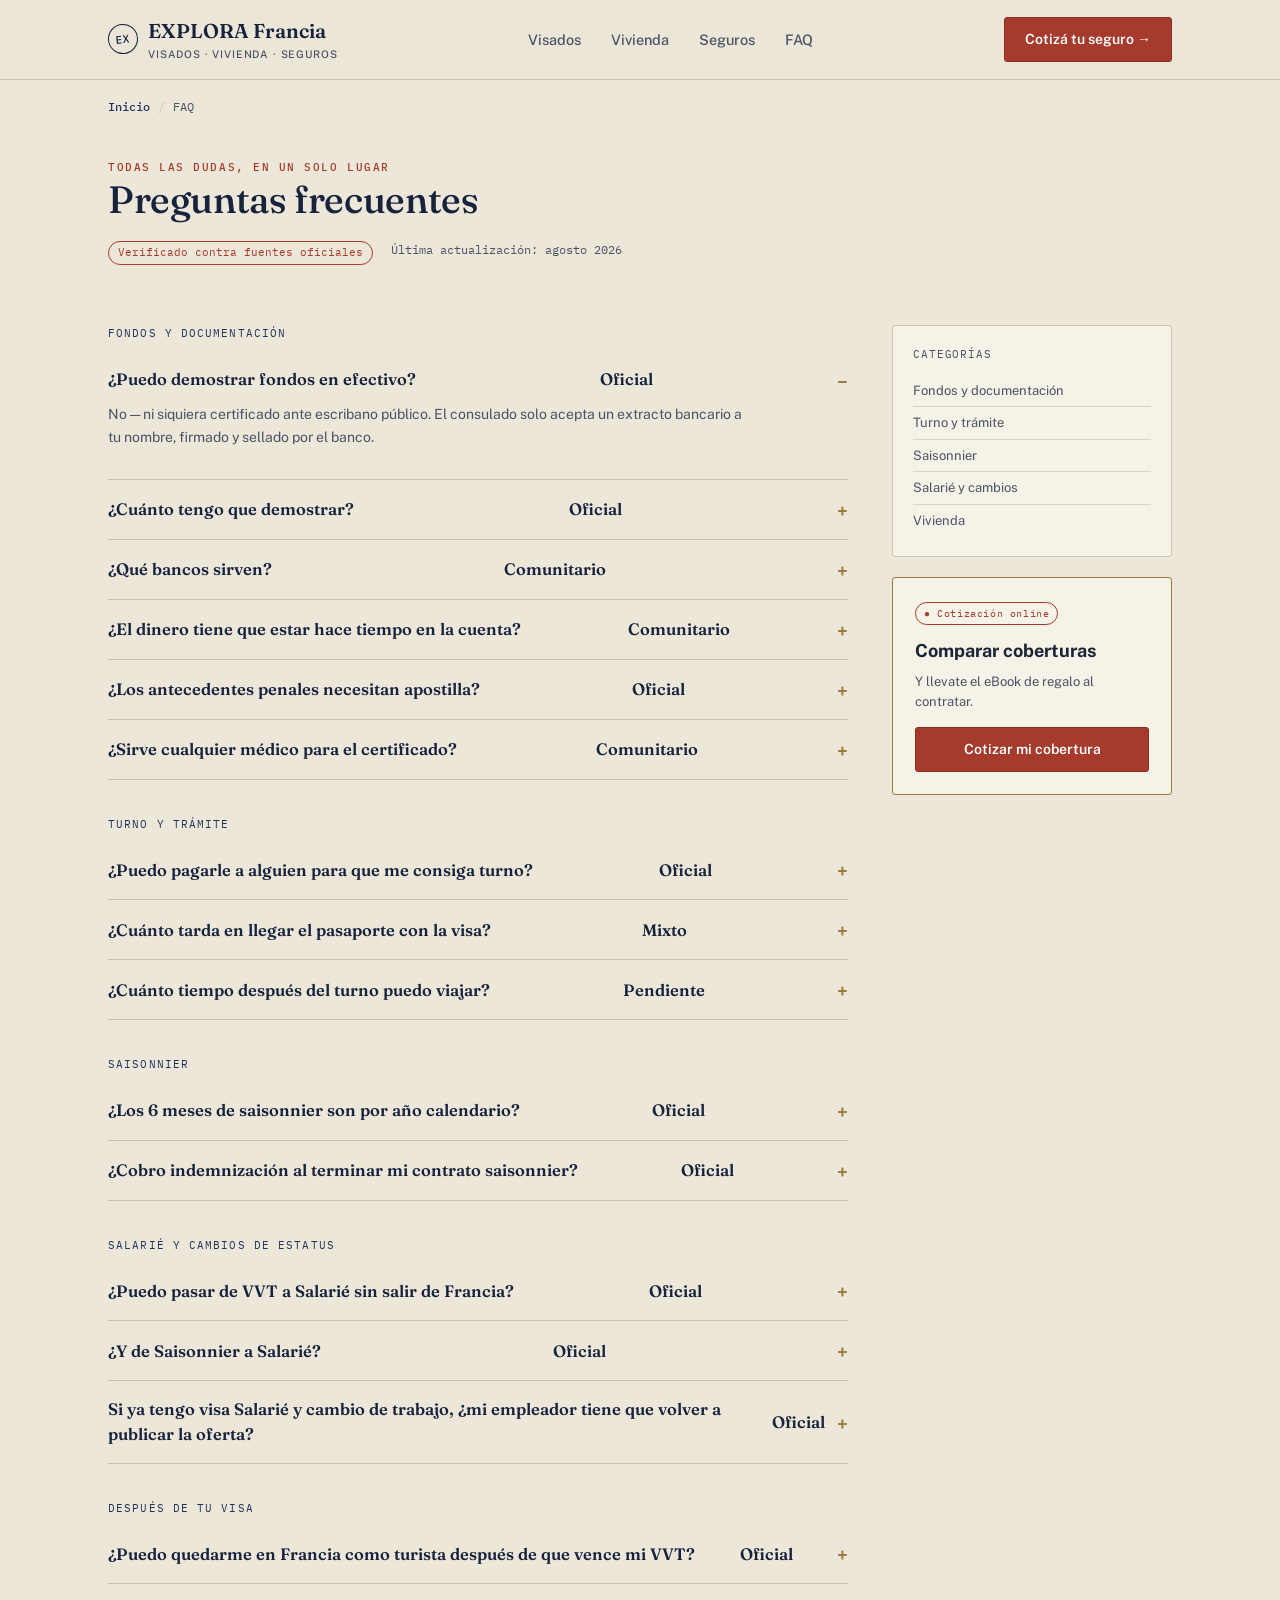
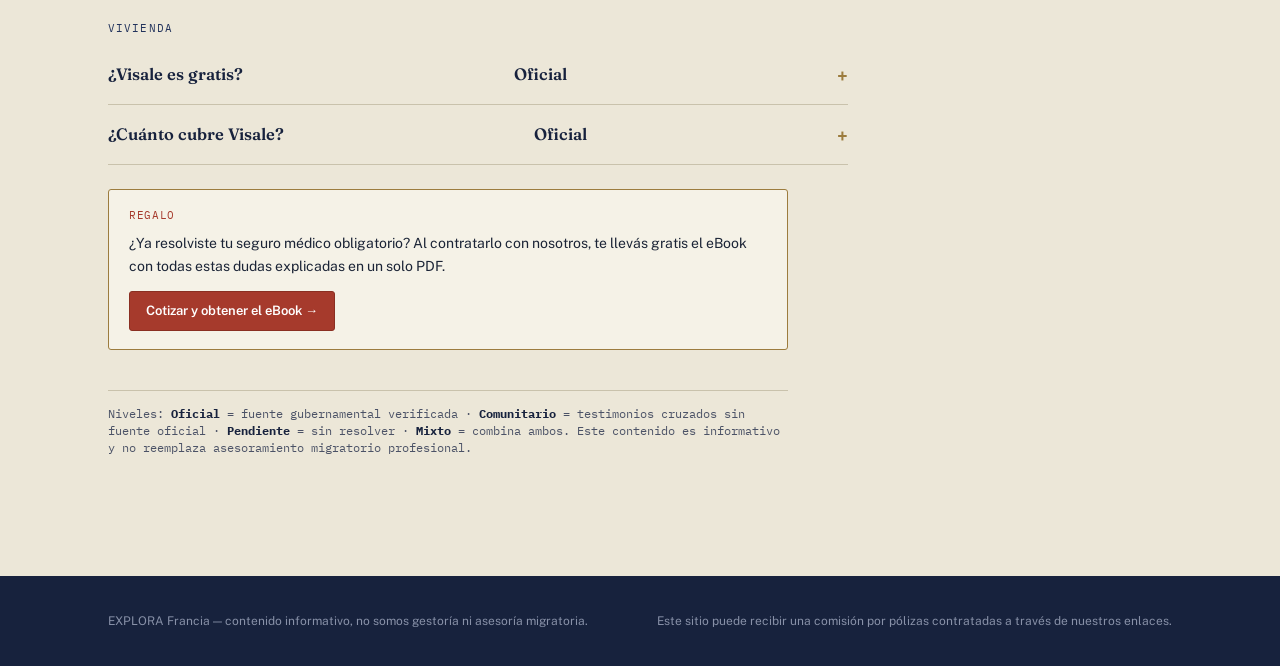
==== faq/index.html @ a1bc47af "Add files via upload" ====
<!DOCTYPE html>
<html lang="es">
<head>
<meta charset="UTF-8">
<meta name="viewport" content="width=device-width, initial-scale=1.0">
<title>Preguntas frecuentes — VVT, Saisonnier, Salarié — EXPLORA Francia</title>
<meta name="description" content="Todas las dudas verificadas sobre visados, fondos, seguros y vivienda en Francia, en un solo lugar.">
<link rel="preconnect" href="https://fonts.googleapis.com">
<link href="https://fonts.googleapis.com/css2?family=Fraunces:ital,opsz,wght@0,9..144,300;0,9..144,500;0,9..144,600;1,9..144,400&family=Public+Sans:wght@400;500;600;700&family=IBM+Plex+Mono:wght@400;500&display=swap" rel="stylesheet">
<link rel="stylesheet" href="../assets/styles.css">
</head>
<body>

<header>
  <nav class="nav wrap">
    <a href="../index.html" class="brand">
      <div class="mark">EX</div>
      <div>EXPLORA Francia<small>Visados · Vivienda · Seguros</small></div>
    </a>
    <div class="navlinks">
      <a href="../visados/vvt.html">Visados</a>
      <a href="../vivienda/index.html">Vivienda</a>
      <a href="../seguros/index.html">Seguros</a>
      <a href="index.html">FAQ</a>
    </div>
    <a href="../seguros/index.html" class="cta-btn">Cotizá tu seguro →</a>
  </nav>
</header>

<div class="wrap">
  <div class="breadcrumb">
    <a href="../index.html">Inicio</a><span>/</span>FAQ
  </div>
</div>

<section class="article-hero">
  <div class="wrap">
    <span class="eyebrow">Todas las dudas, en un solo lugar</span>
    <h1>Preguntas frecuentes</h1>
    <div class="article-meta">
      <span class="stamp-mini">Verificado contra fuentes oficiales</span>
      <span>Última actualización: agosto 2026</span>
    </div>
  </div>
</section>

<div class="wrap" style="padding-bottom:60px;">
  <div class="article-layout">

    <div class="article-body">

      <div class="faq-cat">Fondos y documentación</div>
      <div class="faq-accordion">
        <details open>
          <summary>¿Puedo demostrar fondos en efectivo? <span class="tier">Oficial</span></summary>
          <p class="a">No — ni siquiera certificado ante escribano público. El consulado solo acepta un extracto bancario a tu nombre, firmado y sellado por el banco.</p>
        </details>
        <details>
          <summary>¿Cuánto tengo que demostrar? <span class="tier">Oficial</span></summary>
          <p class="a">El mínimo exigido es €2.500, mediante extracto bancario. Podés presentar más si querés, pero ese es el piso.</p>
        </details>
        <details>
          <summary>¿Qué bancos sirven? <span class="tier">Comunitario</span></summary>
          <p class="a">Bancos argentinos confirmados por la comunidad: Galicia, Santander, BBVA, Provincia, Brubank, Naranja X, Supervielle. Cuentas/billeteras extranjeras: Wise, Revolut, Astropay, ARQ.</p>
        </details>
        <details>
          <summary>¿El dinero tiene que estar hace tiempo en la cuenta? <span class="tier">Comunitario</span></summary>
          <p class="a">No. La antigüedad que suele mencionarse (~15 días) es sobre cuándo se emitió el comprobante, no sobre cuánto tiempo la plata estuvo depositada. Podés poner el dinero el mismo día.</p>
        </details>
        <details>
          <summary>¿Los antecedentes penales necesitan apostilla? <span class="tier">Oficial</span></summary>
          <p class="a">No. Se tramitan por el Registro Nacional de Reincidencia (RNR), vía ARCA o Mi Argentina — ambos funcionan —, con menos de 30 días de antigüedad.</p>
        </details>
        <details>
          <summary>¿Sirve cualquier médico para el certificado? <span class="tier">Comunitario</span></summary>
          <p class="a">Sí, tu médico clínico o de cabecera puede extenderlo. Debe tener menos de 30 días de antigüedad al momento del turno.</p>
        </details>
      </div>

      <div class="faq-cat">Turno y trámite</div>
      <div class="faq-accordion">
        <details>
          <summary>¿Puedo pagarle a alguien para que me consiga turno? <span class="tier">Oficial</span></summary>
          <p class="a">El consulado lo prohíbe explícitamente: "Está estrictamente prohibido recurrir a intermediarios para sacar un turno. Si fuera el caso, su cita será cancelada o su visa será denegada."</p>
        </details>
        <details>
          <summary>¿Cuánto tarda en llegar el pasaporte con la visa? <span class="tier">Mixto</span></summary>
          <p class="a">El plazo medio oficial estimado es de 15 días corridos. En la práctica, distintos solicitantes reportan esperas de entre 7 y 20+ días.</p>
        </details>
        <details>
          <summary>¿Cuánto tiempo después del turno puedo viajar? <span class="tier">Pendiente</span></summary>
          <p class="a">No hay una respuesta oficial firme todavía — circulan versiones de 3 meses, 6 meses y 90 días, sin que quede claro si se cuenta desde la fecha del turno o desde la aprobación. Usá 3 meses desde el turno como el dato más conservador hasta tener confirmación por escrito.</p>
        </details>
      </div>

      <div class="faq-cat">Saisonnier</div>
      <div class="faq-accordion">
        <details>
          <summary>¿Los 6 meses de saisonnier son por año calendario? <span class="tier">Oficial</span></summary>
          <p class="a">No. Es un período de 12 meses continuos, individual para cada trabajador, contado desde que empezó su primera actividad — no de enero a diciembre.</p>
        </details>
        <details>
          <summary>¿Cobro indemnización al terminar mi contrato saisonnier? <span class="tier">Oficial</span></summary>
          <p class="a">No — los contratos saisonnier están excluidos de la prime de précarité, a diferencia de otros CDD.</p>
        </details>
      </div>

      <div class="faq-cat">Salarié y cambios de estatus</div>
      <div class="faq-accordion">
        <details>
          <summary>¿Puedo pasar de VVT a Salarié sin salir de Francia? <span class="tier">Oficial</span></summary>
          <p class="a">No. Hay que volver a tu país de origen y tramitar la visa Salarié desde cero, como primera solicitud. Firmar un contrato mientras estás en Francia con VVT no regulariza tu situación automáticamente.</p>
        </details>
        <details>
          <summary>¿Y de Saisonnier a Salarié? <span class="tier">Oficial</span></summary>
          <p class="a">Tampoco — mismo principio, confirmado por una decisión del Conseil d'État de marzo de 2026. Hay que salir de Francia y tramitar desde el consulado de tu país de residencia.</p>
        </details>
        <details>
          <summary>Si ya tengo visa Salarié y cambio de trabajo, ¿mi empleador tiene que volver a publicar la oferta? <span class="tier">Oficial</span></summary>
          <p class="a">No — esa obligación de publicar 3 semanas en France Travail es solo para la primera solicitud. Igual necesitás una nueva autorización de trabajo por ANEF.</p>
        </details>
      </div>

      <div class="faq-cat">Después de tu visa</div>
      <div class="faq-accordion">
        <details>
          <summary>¿Puedo quedarme en Francia como turista después de que vence mi VVT? <span class="tier">Oficial</span></summary>
          <p class="a">Sí — podés usar la cuota de 90 días turísticos del espacio Schengen sin salir primero de Francia (particularidad confirmada por escrito por el consulado). Otros países del Schengen sí pueden exigirte salir primero. No podés haber usado esos 90 días en los 6 meses previos.</p>
        </details>
      </div>

      <div class="faq-cat">Vivienda</div>
      <div class="faq-accordion">
        <details>
          <summary>¿Visale es gratis? <span class="tier">Oficial</span></summary>
          <p class="a">Sí, es un aval gratuito de Action Logement. Hay que conseguirlo antes de firmar el contrato de alquiler.</p>
        </details>
        <details>
          <summary>¿Cuánto cubre Visale? <span class="tier">Oficial</span></summary>
          <p class="a">Para contratos firmados desde el 6 de enero de 2026, cubre los primeros 3 años de ocupación. Contratos anteriores mantienen el esquema viejo de 36 meses fijos.</p>
        </details>
      </div>

      <div class="mini-insurance-box">
        <span class="label">Regalo</span>
        <p>¿Ya resolviste tu seguro médico obligatorio? Al contratarlo con nosotros, te llevás gratis el eBook con todas estas dudas explicadas en un solo PDF.</p>
        <a href="../seguros/index.html" class="cta-btn">Cotizar y obtener el eBook →</a>
      </div>

      <div class="updated-log">
        Niveles: <strong>Oficial</strong> = fuente gubernamental verificada · <strong>Comunitario</strong> = testimonios cruzados sin fuente oficial · <strong>Pendiente</strong> = sin resolver · <strong>Mixto</strong> = combina ambos. Este contenido es informativo y no reemplaza asesoramiento migratorio profesional.
      </div>

    </div>

    <aside>
      <div class="toc-widget">
        <span class="label">Categorías</span>
        <a href="#" onclick="document.querySelector('.faq-cat').scrollIntoView({behavior:'smooth'})">Fondos y documentación</a>
        <a href="#">Turno y trámite</a>
        <a href="#">Saisonnier</a>
        <a href="#">Salarié y cambios</a>
        <a href="#">Vivienda</a>
      </div>
      <div class="sidebar-widget">
        <span class="stamp-mini">● Cotización online</span>
        <h4>Comparar coberturas</h4>
        <p>Y llevate el eBook de regalo al contratar.</p>
        <a href="../seguros/index.html" class="cta-btn">Cotizar mi cobertura</a>
      </div>
    </aside>

  </div>
</div>

<footer>
  <div class="wrap">
    <div>EXPLORA Francia — contenido informativo, no somos gestoría ni asesoría migratoria.</div>
    <div>Este sitio puede recibir una comisión por pólizas contratadas a través de nuestros enlaces.</div>
  </div>
</footer>

<div class="mobile-bar">
  <span>Seguro + eBook gratis</span>
  <a href="../seguros/index.html" class="cta-btn">Cotizar</a>
</div>

</body>
</html>
---- assets/styles.css ----
:root{
    --paper: #ECE7D8;
    --paper-dark: #E1DAC3;
    --paper-card: #F5F2E7;
    --ink: #1B2436;
    --ink-soft: #4B5266;
    --indigo: #22335C;
    --indigo-deep: #17223D;
    --seal: #A63A2C;
    --seal-dark: #8A2F22;
    --brass: #9C7C3E;
    --line: #C9C2AC;
    --line-soft: #DAD4BE;
    --radius: 3px;
  }
  *{box-sizing:border-box; margin:0; padding:0;}
  html{scroll-behavior:smooth;}
  body{
    background:var(--paper);
    color:var(--ink);
    font-family:'Public Sans', sans-serif;
    line-height:1.5;
    -webkit-font-smoothing:antialiased;
  }
  a{color:inherit; text-decoration:none;}
  .eyebrow{
    font-family:'IBM Plex Mono', monospace;
    font-size:11px;
    letter-spacing:0.14em;
    text-transform:uppercase;
    color:var(--seal);
    font-weight:500;
  }
  h1,h2,h3{font-family:'Fraunces', serif; color:var(--indigo-deep); letter-spacing:-0.01em;}
  .wrap{max-width:1120px; margin:0 auto; padding:0 28px;}

  /* perforated divider — boarding-pass tear line */
  .perf{
    position:relative;
    height:1px;
    background:repeating-linear-gradient(to right, var(--line) 0 6px, transparent 6px 13px);
    margin:0;
  }
  .perf::before, .perf::after{
    content:"";
    position:absolute; top:-9px;
    width:18px; height:18px;
    background:var(--paper);
    border-radius:50%;
  }
  .perf::before{left:-9px;}
  .perf::after{right:-9px;}

  /* ---------- Header ---------- */
  header{
    position:sticky; top:0; z-index:50;
    background:rgba(236,231,216,0.92);
    backdrop-filter:blur(6px);
    border-bottom:1px solid var(--line);
  }
  .nav{
    display:flex; align-items:center; justify-content:space-between;
    padding:16px 28px;
  }
  .brand{
    display:flex; align-items:center; gap:10px;
    font-family:'Fraunces', serif; font-weight:600; font-size:20px;
    color:var(--indigo-deep);
  }
  .brand .mark{
    width:30px; height:30px;
    border:1.5px solid var(--indigo-deep);
    border-radius:50%;
    display:flex; align-items:center; justify-content:center;
    font-family:'IBM Plex Mono', monospace;
    font-size:11px; font-weight:500;
    transform:rotate(-6deg);
  }
  .brand small{
    display:block; font-family:'Public Sans',sans-serif; font-weight:500;
    font-size:10.5px; letter-spacing:0.08em; text-transform:uppercase;
    color:var(--ink-soft); margin-top:1px;
  }
  .navlinks{display:flex; gap:2px; align-items:center;}
  .navlinks a{
    font-size:14.5px; font-weight:500; color:var(--ink-soft);
    padding:8px 14px; border-radius:var(--radius);
    transition:all .15s ease;
  }
  .navlinks a:hover{color:var(--indigo-deep); background:var(--paper-dark);}
  .cta-btn{
    font-family:'Public Sans',sans-serif; font-weight:600; font-size:14px;
    background:var(--seal); color:#fff;
    padding:11px 20px; border-radius:var(--radius);
    display:inline-flex; align-items:center; gap:8px;
    border:1px solid var(--seal-dark);
    transition:transform .15s ease, box-shadow .15s ease;
  }
  .cta-btn:hover{transform:translateY(-1px); box-shadow:0 4px 14px rgba(166,58,44,0.3);}

  /* ---------- Hero ---------- */
  .hero{padding:64px 0 48px;}
  .hero .eyebrow{margin-bottom:16px;}
  .hero h1{
    font-size:44px; font-weight:500; line-height:1.12; max-width:780px;
    margin-bottom:18px;
  }
  .hero h1 em{font-style:italic; font-weight:300; color:var(--seal);}
  .hero p{
    font-size:17px; color:var(--ink-soft); max-width:560px; margin-bottom:36px;
  }

  .path-grid{
    display:grid; grid-template-columns:repeat(3,1fr); gap:16px;
  }
  .path-card{
    background:var(--paper-card);
    border:1px solid var(--line);
    border-radius:var(--radius);
    padding:26px 22px;
    position:relative;
    transition:transform .15s ease, border-color .15s ease;
  }
  .path-card:hover{transform:translateY(-3px); border-color:var(--brass);}
  .path-card .tag{
    font-family:'IBM Plex Mono', monospace; font-size:11px; color:var(--brass);
    letter-spacing:0.1em; text-transform:uppercase; margin-bottom:14px; display:block;
  }
  .path-card h3{font-size:21px; font-weight:600; margin-bottom:8px;}
  .path-card p{font-size:14px; color:var(--ink-soft); margin-bottom:16px;}
  .path-card .go{
    font-size:13.5px; font-weight:600; color:var(--indigo);
    display:inline-flex; align-items:center; gap:6px;
  }
  .path-card .go svg{width:13px; height:13px;}

  /* ---------- Trust strip ---------- */
  .trust{
    background:var(--indigo-deep);
    padding:26px 0;
  }
  .trust .wrap{
    display:flex; align-items:center; justify-content:space-between; flex-wrap:wrap; gap:18px;
  }
  .stamp{
    flex-shrink:0;
    width:74px; height:74px;
    border:2px solid var(--brass);
    border-radius:50%;
    display:flex; align-items:center; justify-content:center;
    text-align:center;
    transform:rotate(-8deg);
    color:var(--brass);
    font-family:'IBM Plex Mono', monospace;
    font-size:9px; letter-spacing:0.06em; text-transform:uppercase;
    line-height:1.3;
    padding:6px;
  }
  .trust-sources{
    display:flex; gap:34px; flex-wrap:wrap; color:#DCD9CC;
  }
  .trust-sources div{font-family:'IBM Plex Mono', monospace; font-size:12.5px;}
  .trust-sources span{display:block; color:#7C87A3; font-size:10.5px; margin-top:2px;}

  /* ---------- Section shell ---------- */
  section.block{padding:56px 0;}
  .block-head{
    display:flex; justify-content:space-between; align-items:flex-end; margin-bottom:28px;
    gap:20px; flex-wrap:wrap;
  }
  .block-head h2{font-size:29px; font-weight:500;}
  .block-head .see-all{font-size:13.5px; font-weight:600; color:var(--indigo);}

  /* content grid with sidebar */
  .content-layout{
    display:grid; grid-template-columns:1fr 300px; gap:36px; align-items:start;
  }

  .guide-cards{display:grid; grid-template-columns:repeat(3,1fr); gap:16px;}
  .guide-card{
    background:var(--paper-card); border:1px solid var(--line); border-radius:var(--radius);
    padding:22px;
  }
  .guide-card h4{font-family:'Fraunces',serif; font-size:17px; font-weight:600; margin-bottom:8px; color:var(--indigo-deep);}
  .guide-card p{font-size:13.5px; color:var(--ink-soft); margin-bottom:12px;}
  .guide-card a{font-size:13px; font-weight:600; color:var(--seal);}

  /* contextual insurance nudge card - blends into grid */
  .nudge-card{
    background:var(--indigo-deep); border:1px solid var(--indigo-deep); border-radius:var(--radius);
    padding:22px; color:#fff; display:flex; flex-direction:column; justify-content:space-between;
  }
  .nudge-card .eyebrow{color:var(--brass);}
  .nudge-card h4{color:#fff; font-size:17px; margin:8px 0 8px;}
  .nudge-card p{font-size:13px; color:#B9C0D4; margin-bottom:16px;}
  .nudge-card .cta-btn{align-self:flex-start; padding:9px 16px; font-size:13px;}

  /* housing */
  .housing-row{
    display:grid; grid-template-columns:1.1fr 0.9fr; gap:32px; align-items:center;
    background:var(--paper-card); border:1px solid var(--line); border-radius:var(--radius);
    padding:32px;
  }
  .housing-row h3{font-size:24px; margin-bottom:10px;}
  .housing-row p{font-size:14.5px; color:var(--ink-soft); margin-bottom:16px;}
  .badge-row{display:flex; gap:10px; flex-wrap:wrap;}
  .mini-badge{
    font-family:'IBM Plex Mono',monospace; font-size:11px; color:var(--indigo);
    border:1px solid var(--line); padding:5px 10px; border-radius:20px; background:var(--paper);
  }
  .housing-visual{
    border:1px dashed var(--brass); border-radius:var(--radius);
    padding:20px; font-family:'IBM Plex Mono',monospace; font-size:12px; color:var(--ink-soft);
  }
  .housing-visual .line{display:flex; justify-content:space-between; padding:7px 0; border-bottom:1px solid var(--line-soft);}
  .housing-visual .line:last-child{border-bottom:none;}
  .housing-visual .line b{color:var(--indigo-deep); font-weight:600;}

  /* sidebar sticky widget */
  .sidebar-widget{
    position:sticky; top:100px;
    background:var(--paper-card); border:1px solid var(--brass); border-radius:var(--radius);
    padding:22px;
  }
  .sidebar-widget .stamp-mini{
    display:inline-block; font-family:'IBM Plex Mono',monospace; font-size:10px;
    color:var(--seal); border:1px solid var(--seal); padding:3px 8px; border-radius:20px;
    margin-bottom:12px; letter-spacing:0.06em;
  }
  .sidebar-widget h4{font-size:18px; margin-bottom:8px;}
  .sidebar-widget p{font-size:13px; color:var(--ink-soft); margin-bottom:16px;}
  .compare-list{margin-bottom:16px;}
  .compare-list .row{
    display:flex; justify-content:space-between; align-items:center;
    padding:9px 0; border-bottom:1px solid var(--line-soft); font-size:13px;
  }
  .compare-list .row:last-child{border-bottom:none;}
  .compare-list .row span:last-child{font-family:'IBM Plex Mono',monospace; color:var(--indigo); font-weight:500;}
  .sidebar-widget .cta-btn{width:100%; justify-content:center;}
  .gift-note{
    margin-top:14px; font-size:12px; color:var(--brass); font-weight:600;
    display:flex; gap:6px; align-items:flex-start;
  }

  /* FAQ */
  .faq-block{background:var(--paper-dark); padding:60px 0;}
  .faq-layout{display:grid; grid-template-columns:1fr 1fr; gap:40px; align-items:start;}
  .faq-item{border-bottom:1px solid var(--line); padding:18px 0;}
  .faq-item .q{font-family:'Fraunces',serif; font-size:16.5px; font-weight:600; color:var(--indigo-deep); margin-bottom:6px;}
  .faq-item .a{font-size:13.5px; color:var(--ink-soft);}
  .faq-item .tier{
    font-family:'IBM Plex Mono',monospace; font-size:10px; margin-left:8px;
    padding:2px 7px; border-radius:20px; border:1px solid var(--brass); color:var(--brass);
  }

  .ebook-promo{
    background:var(--indigo-deep); border-radius:var(--radius); padding:30px; color:#fff;
    position:sticky; top:100px;
  }
  .ebook-promo .stamp{margin-bottom:16px; border-color:#fff; color:#fff;}
  .ebook-promo h3{color:#fff; font-size:22px; margin-bottom:10px; line-height:1.25;}
  .ebook-promo p{font-size:13.5px; color:#B9C0D4; margin-bottom:20px;}
  .ebook-promo .fine{font-size:11.5px; color:#7C87A3; margin-top:14px;}

  /* Final CTA */
  .final-cta{
    background:var(--seal); padding:70px 0; text-align:center; color:#fff;
  }
  .final-cta h2{color:#fff; font-size:32px; font-weight:500; max-width:640px; margin:0 auto 14px;}
  .final-cta p{color:#F2D9D2; font-size:15px; max-width:520px; margin:0 auto 30px;}
  .final-cta .cta-btn{
    background:#fff; color:var(--seal-dark); border-color:#fff;
    padding:14px 30px; font-size:15px;
  }
  .final-cta .cta-btn:hover{box-shadow:0 6px 20px rgba(0,0,0,0.25);}

  footer{background:var(--indigo-deep); color:#8891A8; padding:36px 0; font-size:12px;}
  footer .wrap{display:flex; justify-content:space-between; flex-wrap:wrap; gap:12px;}
  footer a{color:#B9C0D4;}

  /* mobile sticky bar */
  .mobile-bar{
    display:none;
  }

  @media (max-width: 900px){
    .navlinks{display:none;}
    .hero h1{font-size:32px;}
    .path-grid{grid-template-columns:1fr;}
    .content-layout{grid-template-columns:1fr;}
    .sidebar-widget{position:static;}
    .guide-cards{grid-template-columns:1fr;}
    .housing-row{grid-template-columns:1fr;}
    .trust .wrap{flex-direction:column; align-items:flex-start;}
    .faq-layout{grid-template-columns:1fr;}
    .ebook-promo{position:static;}
    body{padding-bottom:70px;}
    .mobile-bar{
      display:flex; position:fixed; bottom:0; left:0; right:0; z-index:60;
      background:var(--indigo-deep); padding:12px 18px; align-items:center; justify-content:space-between;
      border-top:1px solid var(--brass);
    }
    .mobile-bar span{color:#fff; font-size:13px; font-weight:500;}
    .mobile-bar .cta-btn{padding:9px 16px; font-size:13px;}
  }

/* ===================== ARTICLE PAGE COMPONENTS ===================== */

.breadcrumb{
  font-family:'IBM Plex Mono', monospace; font-size:12px; color:var(--ink-soft);
  padding:18px 0; display:flex; gap:8px; align-items:center;
}
.breadcrumb a{color:var(--indigo); font-weight:500;}
.breadcrumb span{color:var(--line);}

.article-hero{padding:20px 0 40px;}
.article-hero .eyebrow{margin-bottom:14px;}
.article-hero h1{font-size:38px; font-weight:500; line-height:1.15; max-width:760px; margin-bottom:16px;}
.article-meta{
  display:flex; gap:18px; flex-wrap:wrap; margin-top:20px;
  font-family:'IBM Plex Mono', monospace; font-size:12px; color:var(--ink-soft);
}
.article-meta .stamp-mini{
  display:inline-flex; align-items:center; gap:6px; font-family:'IBM Plex Mono',monospace; font-size:10.5px;
  color:var(--seal); border:1px solid var(--seal); padding:3px 9px; border-radius:20px;
}

.article-layout{
  display:grid; grid-template-columns:1fr 280px; gap:44px; align-items:start; padding:20px 0 60px;
}
.article-body h2{font-size:25px; font-weight:600; margin:38px 0 14px;}
.article-body h2:first-child{margin-top:0;}
.article-body h3{font-size:19px; font-weight:600; margin:26px 0 10px; color:var(--indigo-deep);}
.article-body p{font-size:15px; color:var(--ink); line-height:1.7; margin-bottom:14px; max-width:680px;}
.article-body ul, .article-body ol{margin:0 0 16px 20px; max-width:680px;}
.article-body li{font-size:15px; color:var(--ink); line-height:1.7; margin-bottom:6px;}
.article-body strong{color:var(--indigo-deep);}

.source-quote{
  border-left:3px solid var(--brass);
  background:var(--paper-card);
  padding:16px 20px;
  margin:20px 0;
  max-width:680px;
  border-radius:0 var(--radius) var(--radius) 0;
}
.source-quote p{font-style:italic; color:var(--ink); margin-bottom:6px; font-size:14.5px;}
.source-quote .src{font-family:'IBM Plex Mono',monospace; font-size:11.5px; color:var(--brass); font-style:normal;}

.warning-box{
  border:1px solid var(--seal);
  background:#F5E9E6;
  padding:16px 20px;
  margin:20px 0;
  max-width:680px;
  border-radius:var(--radius);
}
.warning-box p{color:var(--seal-dark); font-size:14px; margin:0;}
.warning-box .label{font-family:'IBM Plex Mono',monospace; font-size:11px; letter-spacing:0.08em; text-transform:uppercase; color:var(--seal); display:block; margin-bottom:6px;}

.community-box{
  border:1px dashed var(--line); background:var(--paper-dark);
  padding:16px 20px; margin:20px 0; max-width:680px; border-radius:var(--radius);
}
.community-box .label{font-family:'IBM Plex Mono',monospace; font-size:11px; letter-spacing:0.08em; text-transform:uppercase; color:var(--ink-soft); display:block; margin-bottom:6px;}
.community-box p{color:var(--ink-soft); font-size:14px; margin:0;}

.data-table{width:100%; max-width:680px; border-collapse:collapse; margin:18px 0 22px;}
.data-table th, .data-table td{
  text-align:left; padding:10px 14px; font-size:13.5px; border-bottom:1px solid var(--line-soft);
}
.data-table th{
  font-family:'IBM Plex Mono',monospace; font-size:11px; text-transform:uppercase; letter-spacing:0.06em;
  color:var(--ink-soft); background:var(--paper-dark);
}
.data-table td:first-child, .data-table th:first-child{font-weight:500; color:var(--indigo-deep);}

.toc-widget{
  position:sticky; top:100px;
  background:var(--paper-card); border:1px solid var(--line); border-radius:var(--radius);
  padding:20px; margin-bottom:20px;
}
.toc-widget .label{font-family:'IBM Plex Mono',monospace; font-size:11px; letter-spacing:0.08em; text-transform:uppercase; color:var(--ink-soft); margin-bottom:12px; display:block;}
.toc-widget a{display:block; font-size:13px; color:var(--ink-soft); padding:6px 0; border-bottom:1px solid var(--line-soft);}
.toc-widget a:last-child{border-bottom:none;}
.toc-widget a:hover{color:var(--indigo);}

.cross-link{
  display:block; background:var(--indigo-deep); border-radius:var(--radius); padding:18px;
  margin-top:14px; color:#fff;
}
.cross-link .label{font-family:'IBM Plex Mono',monospace; font-size:10.5px; color:var(--brass); letter-spacing:0.06em; text-transform:uppercase; display:block; margin-bottom:6px;}
.cross-link .title{font-size:14.5px; font-weight:600; color:#fff;}
.cross-link .arrow{font-size:13px; color:#B9C0D4; margin-top:4px; display:block;}

.mini-insurance-box{
  background:var(--paper-card); border:1px solid var(--brass); border-radius:var(--radius);
  padding:18px 20px; margin:24px 0; max-width:680px;
}
.mini-insurance-box .label{font-family:'IBM Plex Mono',monospace; font-size:10.5px; color:var(--seal); letter-spacing:0.06em; text-transform:uppercase; display:block; margin-bottom:8px;}
.mini-insurance-box p{font-size:14px; margin-bottom:12px;}
.mini-insurance-box .cta-btn{padding:9px 16px; font-size:13px;}

.updated-log{
  font-family:'IBM Plex Mono',monospace; font-size:11.5px; color:var(--ink-soft);
  border-top:1px solid var(--line); margin-top:40px; padding-top:14px; max-width:680px;
}

/* FAQ accordion (faq page) */
.faq-accordion{max-width:760px;}
.faq-accordion details{
  border-bottom:1px solid var(--line); padding:16px 0;
}
.faq-accordion summary{
  font-family:'Fraunces',serif; font-size:16.5px; font-weight:600; color:var(--indigo-deep);
  cursor:pointer; list-style:none; display:flex; justify-content:space-between; align-items:center; gap:12px;
}
.faq-accordion summary::-webkit-details-marker{display:none;}
.faq-accordion summary::after{content:"+"; font-family:'IBM Plex Mono',monospace; color:var(--brass); font-size:18px;}
.faq-accordion details[open] summary::after{content:"–";}
.faq-accordion .a{font-size:14px; color:var(--ink-soft); margin-top:10px; max-width:640px; line-height:1.65;}
.faq-cat{
  font-family:'IBM Plex Mono',monospace; font-size:11px; letter-spacing:0.1em; text-transform:uppercase;
  color:var(--indigo); margin:36px 0 8px;
}
.faq-cat:first-child{margin-top:0;}

@media (max-width:900px){
  .article-layout{grid-template-columns:1fr;}
  .toc-widget{position:static;}
}
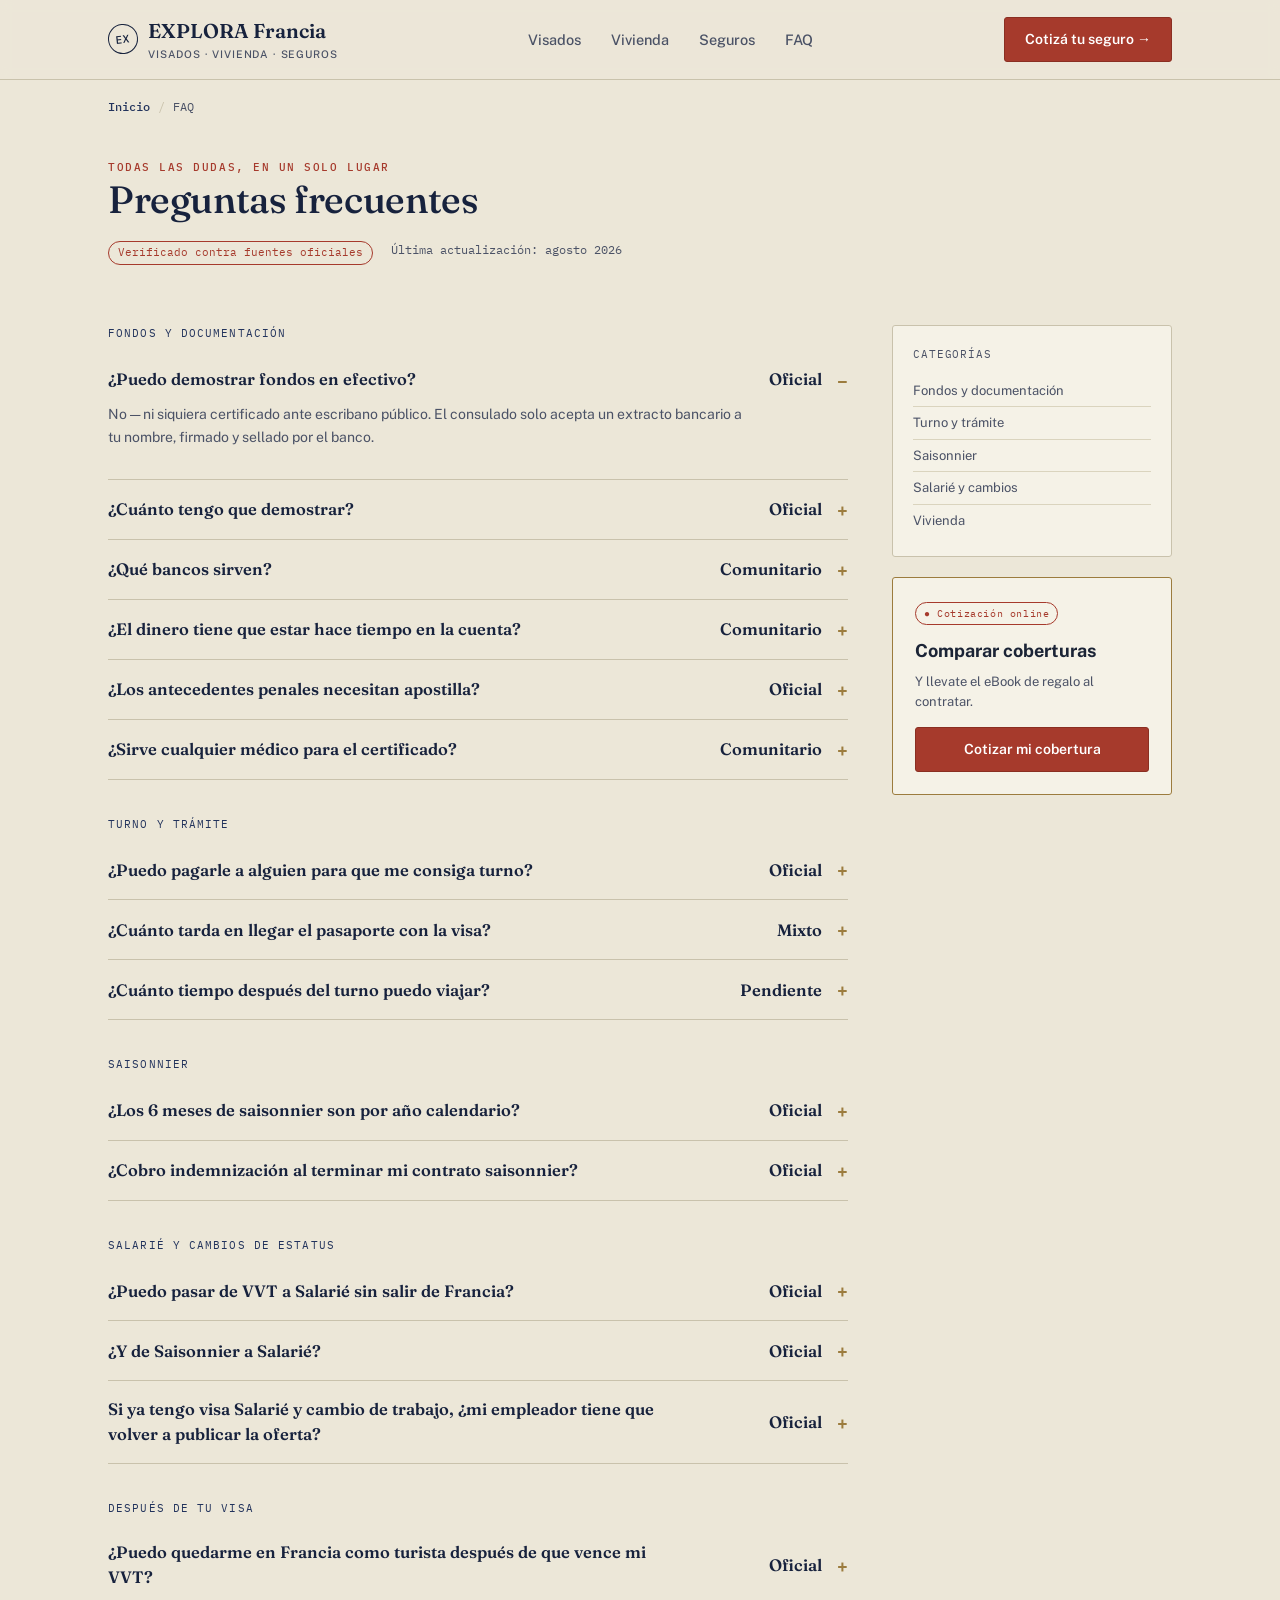
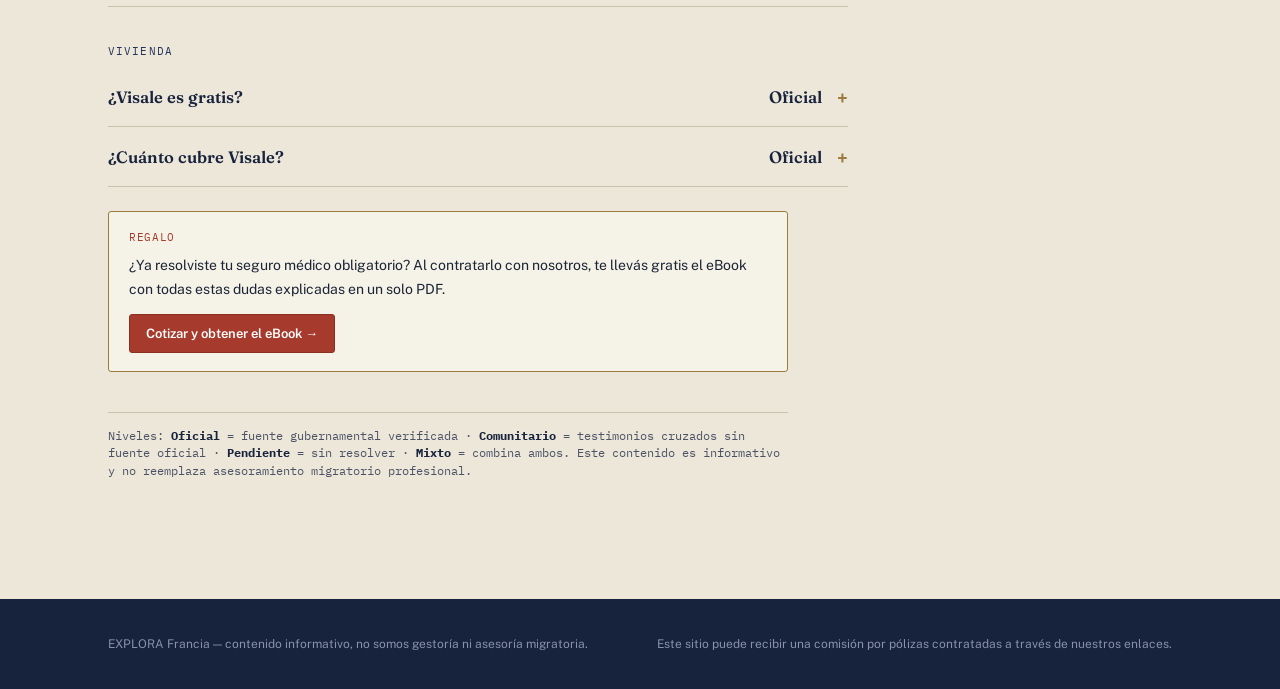
==== commit 10cebc59: "Update index.html" ====
--- a/faq/index.html
+++ b/faq/index.html
@@ -52,27 +52,27 @@
       <div class="faq-cat">Fondos y documentación</div>
       <div class="faq-accordion">
         <details open>
-          <summary>¿Puedo demostrar fondos en efectivo? <span class="tier">Oficial</span></summary>
+          <summary><span class="q-text">¿Puedo demostrar fondos en efectivo?</span><span class="meta"><span class="tier">Oficial</span></span></summary>
           <p class="a">No — ni siquiera certificado ante escribano público. El consulado solo acepta un extracto bancario a tu nombre, firmado y sellado por el banco.</p>
         </details>
         <details>
-          <summary>¿Cuánto tengo que demostrar? <span class="tier">Oficial</span></summary>
+          <summary><span class="q-text">¿Cuánto tengo que demostrar?</span><span class="meta"><span class="tier">Oficial</span></span></summary>
           <p class="a">El mínimo exigido es €2.500, mediante extracto bancario. Podés presentar más si querés, pero ese es el piso.</p>
         </details>
         <details>
-          <summary>¿Qué bancos sirven? <span class="tier">Comunitario</span></summary>
+          <summary><span class="q-text">¿Qué bancos sirven?</span><span class="meta"><span class="tier">Comunitario</span></span></summary>
           <p class="a">Bancos argentinos confirmados por la comunidad: Galicia, Santander, BBVA, Provincia, Brubank, Naranja X, Supervielle. Cuentas/billeteras extranjeras: Wise, Revolut, Astropay, ARQ.</p>
         </details>
         <details>
-          <summary>¿El dinero tiene que estar hace tiempo en la cuenta? <span class="tier">Comunitario</span></summary>
+          <summary><span class="q-text">¿El dinero tiene que estar hace tiempo en la cuenta?</span><span class="meta"><span class="tier">Comunitario</span></span></summary>
           <p class="a">No. La antigüedad que suele mencionarse (~15 días) es sobre cuándo se emitió el comprobante, no sobre cuánto tiempo la plata estuvo depositada. Podés poner el dinero el mismo día.</p>
         </details>
         <details>
-          <summary>¿Los antecedentes penales necesitan apostilla? <span class="tier">Oficial</span></summary>
+          <summary><span class="q-text">¿Los antecedentes penales necesitan apostilla?</span><span class="meta"><span class="tier">Oficial</span></span></summary>
           <p class="a">No. Se tramitan por el Registro Nacional de Reincidencia (RNR), vía ARCA o Mi Argentina — ambos funcionan —, con menos de 30 días de antigüedad.</p>
         </details>
         <details>
-          <summary>¿Sirve cualquier médico para el certificado? <span class="tier">Comunitario</span></summary>
+          <summary><span class="q-text">¿Sirve cualquier médico para el certificado?</span><span class="meta"><span class="tier">Comunitario</span></span></summary>
           <p class="a">Sí, tu médico clínico o de cabecera puede extenderlo. Debe tener menos de 30 días de antigüedad al momento del turno.</p>
         </details>
       </div>
@@ -80,15 +80,15 @@
       <div class="faq-cat">Turno y trámite</div>
       <div class="faq-accordion">
         <details>
-          <summary>¿Puedo pagarle a alguien para que me consiga turno? <span class="tier">Oficial</span></summary>
+          <summary><span class="q-text">¿Puedo pagarle a alguien para que me consiga turno?</span><span class="meta"><span class="tier">Oficial</span></span></summary>
           <p class="a">El consulado lo prohíbe explícitamente: "Está estrictamente prohibido recurrir a intermediarios para sacar un turno. Si fuera el caso, su cita será cancelada o su visa será denegada."</p>
         </details>
         <details>
-          <summary>¿Cuánto tarda en llegar el pasaporte con la visa? <span class="tier">Mixto</span></summary>
+          <summary><span class="q-text">¿Cuánto tarda en llegar el pasaporte con la visa?</span><span class="meta"><span class="tier">Mixto</span></span></summary>
           <p class="a">El plazo medio oficial estimado es de 15 días corridos. En la práctica, distintos solicitantes reportan esperas de entre 7 y 20+ días.</p>
         </details>
         <details>
-          <summary>¿Cuánto tiempo después del turno puedo viajar? <span class="tier">Pendiente</span></summary>
+          <summary><span class="q-text">¿Cuánto tiempo después del turno puedo viajar?</span><span class="meta"><span class="tier">Pendiente</span></span></summary>
           <p class="a">No hay una respuesta oficial firme todavía — circulan versiones de 3 meses, 6 meses y 90 días, sin que quede claro si se cuenta desde la fecha del turno o desde la aprobación. Usá 3 meses desde el turno como el dato más conservador hasta tener confirmación por escrito.</p>
         </details>
       </div>
@@ -96,11 +96,11 @@
       <div class="faq-cat">Saisonnier</div>
       <div class="faq-accordion">
         <details>
-          <summary>¿Los 6 meses de saisonnier son por año calendario? <span class="tier">Oficial</span></summary>
+          <summary><span class="q-text">¿Los 6 meses de saisonnier son por año calendario?</span><span class="meta"><span class="tier">Oficial</span></span></summary>
           <p class="a">No. Es un período de 12 meses continuos, individual para cada trabajador, contado desde que empezó su primera actividad — no de enero a diciembre.</p>
         </details>
         <details>
-          <summary>¿Cobro indemnización al terminar mi contrato saisonnier? <span class="tier">Oficial</span></summary>
+          <summary><span class="q-text">¿Cobro indemnización al terminar mi contrato saisonnier?</span><span class="meta"><span class="tier">Oficial</span></span></summary>
           <p class="a">No — los contratos saisonnier están excluidos de la prime de précarité, a diferencia de otros CDD.</p>
         </details>
       </div>
@@ -108,15 +108,15 @@
       <div class="faq-cat">Salarié y cambios de estatus</div>
       <div class="faq-accordion">
         <details>
-          <summary>¿Puedo pasar de VVT a Salarié sin salir de Francia? <span class="tier">Oficial</span></summary>
+          <summary><span class="q-text">¿Puedo pasar de VVT a Salarié sin salir de Francia?</span><span class="meta"><span class="tier">Oficial</span></span></summary>
           <p class="a">No. Hay que volver a tu país de origen y tramitar la visa Salarié desde cero, como primera solicitud. Firmar un contrato mientras estás en Francia con VVT no regulariza tu situación automáticamente.</p>
         </details>
         <details>
-          <summary>¿Y de Saisonnier a Salarié? <span class="tier">Oficial</span></summary>
+          <summary><span class="q-text">¿Y de Saisonnier a Salarié?</span><span class="meta"><span class="tier">Oficial</span></span></summary>
           <p class="a">Tampoco — mismo principio, confirmado por una decisión del Conseil d'État de marzo de 2026. Hay que salir de Francia y tramitar desde el consulado de tu país de residencia.</p>
         </details>
         <details>
-          <summary>Si ya tengo visa Salarié y cambio de trabajo, ¿mi empleador tiene que volver a publicar la oferta? <span class="tier">Oficial</span></summary>
+          <summary><span class="q-text">Si ya tengo visa Salarié y cambio de trabajo, ¿mi empleador tiene que volver a publicar la oferta?</span><span class="meta"><span class="tier">Oficial</span></span></summary>
           <p class="a">No — esa obligación de publicar 3 semanas en France Travail es solo para la primera solicitud. Igual necesitás una nueva autorización de trabajo por ANEF.</p>
         </details>
       </div>
@@ -124,7 +124,7 @@
       <div class="faq-cat">Después de tu visa</div>
       <div class="faq-accordion">
         <details>
-          <summary>¿Puedo quedarme en Francia como turista después de que vence mi VVT? <span class="tier">Oficial</span></summary>
+          <summary><span class="q-text">¿Puedo quedarme en Francia como turista después de que vence mi VVT?</span><span class="meta"><span class="tier">Oficial</span></span></summary>
           <p class="a">Sí — podés usar la cuota de 90 días turísticos del espacio Schengen sin salir primero de Francia (particularidad confirmada por escrito por el consulado). Otros países del Schengen sí pueden exigirte salir primero. No podés haber usado esos 90 días en los 6 meses previos.</p>
         </details>
       </div>
@@ -132,11 +132,11 @@
       <div class="faq-cat">Vivienda</div>
       <div class="faq-accordion">
         <details>
-          <summary>¿Visale es gratis? <span class="tier">Oficial</span></summary>
+          <summary><span class="q-text">¿Visale es gratis?</span><span class="meta"><span class="tier">Oficial</span></span></summary>
           <p class="a">Sí, es un aval gratuito de Action Logement. Hay que conseguirlo antes de firmar el contrato de alquiler.</p>
         </details>
         <details>
-          <summary>¿Cuánto cubre Visale? <span class="tier">Oficial</span></summary>
+          <summary><span class="q-text">¿Cuánto cubre Visale?</span><span class="meta"><span class="tier">Oficial</span></span></summary>
           <p class="a">Para contratos firmados desde el 6 de enero de 2026, cubre los primeros 3 años de ocupación. Contratos anteriores mantienen el esquema viejo de 36 meses fijos.</p>
         </details>
       </div>
--- a/assets/styles.css
+++ b/assets/styles.css
@@ -413,11 +413,20 @@
 }
 .faq-accordion summary{
   font-family:'Fraunces',serif; font-size:16.5px; font-weight:600; color:var(--indigo-deep);
-  cursor:pointer; list-style:none; display:flex; justify-content:space-between; align-items:center; gap:12px;
+  cursor:pointer; list-style:none; display:flex; align-items:center; gap:12px;
 }
 .faq-accordion summary::-webkit-details-marker{display:none;}
-.faq-accordion summary::after{content:"+"; font-family:'IBM Plex Mono',monospace; color:var(--brass); font-size:18px;}
-.faq-accordion details[open] summary::after{content:"–";}
+.faq-accordion summary .q-text{flex:1 1 auto; min-width:0;}
+.faq-accordion summary .meta{
+  flex:0 0 148px; display:flex; align-items:center; justify-content:flex-end; gap:12px;
+}
+.faq-accordion summary .meta .tier{text-align:center;}
+.faq-accordion summary .meta::after{content:"+"; font-family:'IBM Plex Mono',monospace; color:var(--brass); font-size:18px; width:14px; text-align:right;}
+.faq-accordion details[open] summary .meta::after{content:"–";}
+@media (max-width:560px){
+  .faq-accordion summary{flex-wrap:wrap;}
+  .faq-accordion summary .meta{flex:0 0 auto; order:1; width:100%; justify-content:space-between; margin-top:6px;}
+}
 .faq-accordion .a{font-size:14px; color:var(--ink-soft); margin-top:10px; max-width:640px; line-height:1.65;}
 .faq-cat{
   font-family:'IBM Plex Mono',monospace; font-size:11px; letter-spacing:0.1em; text-transform:uppercase;
